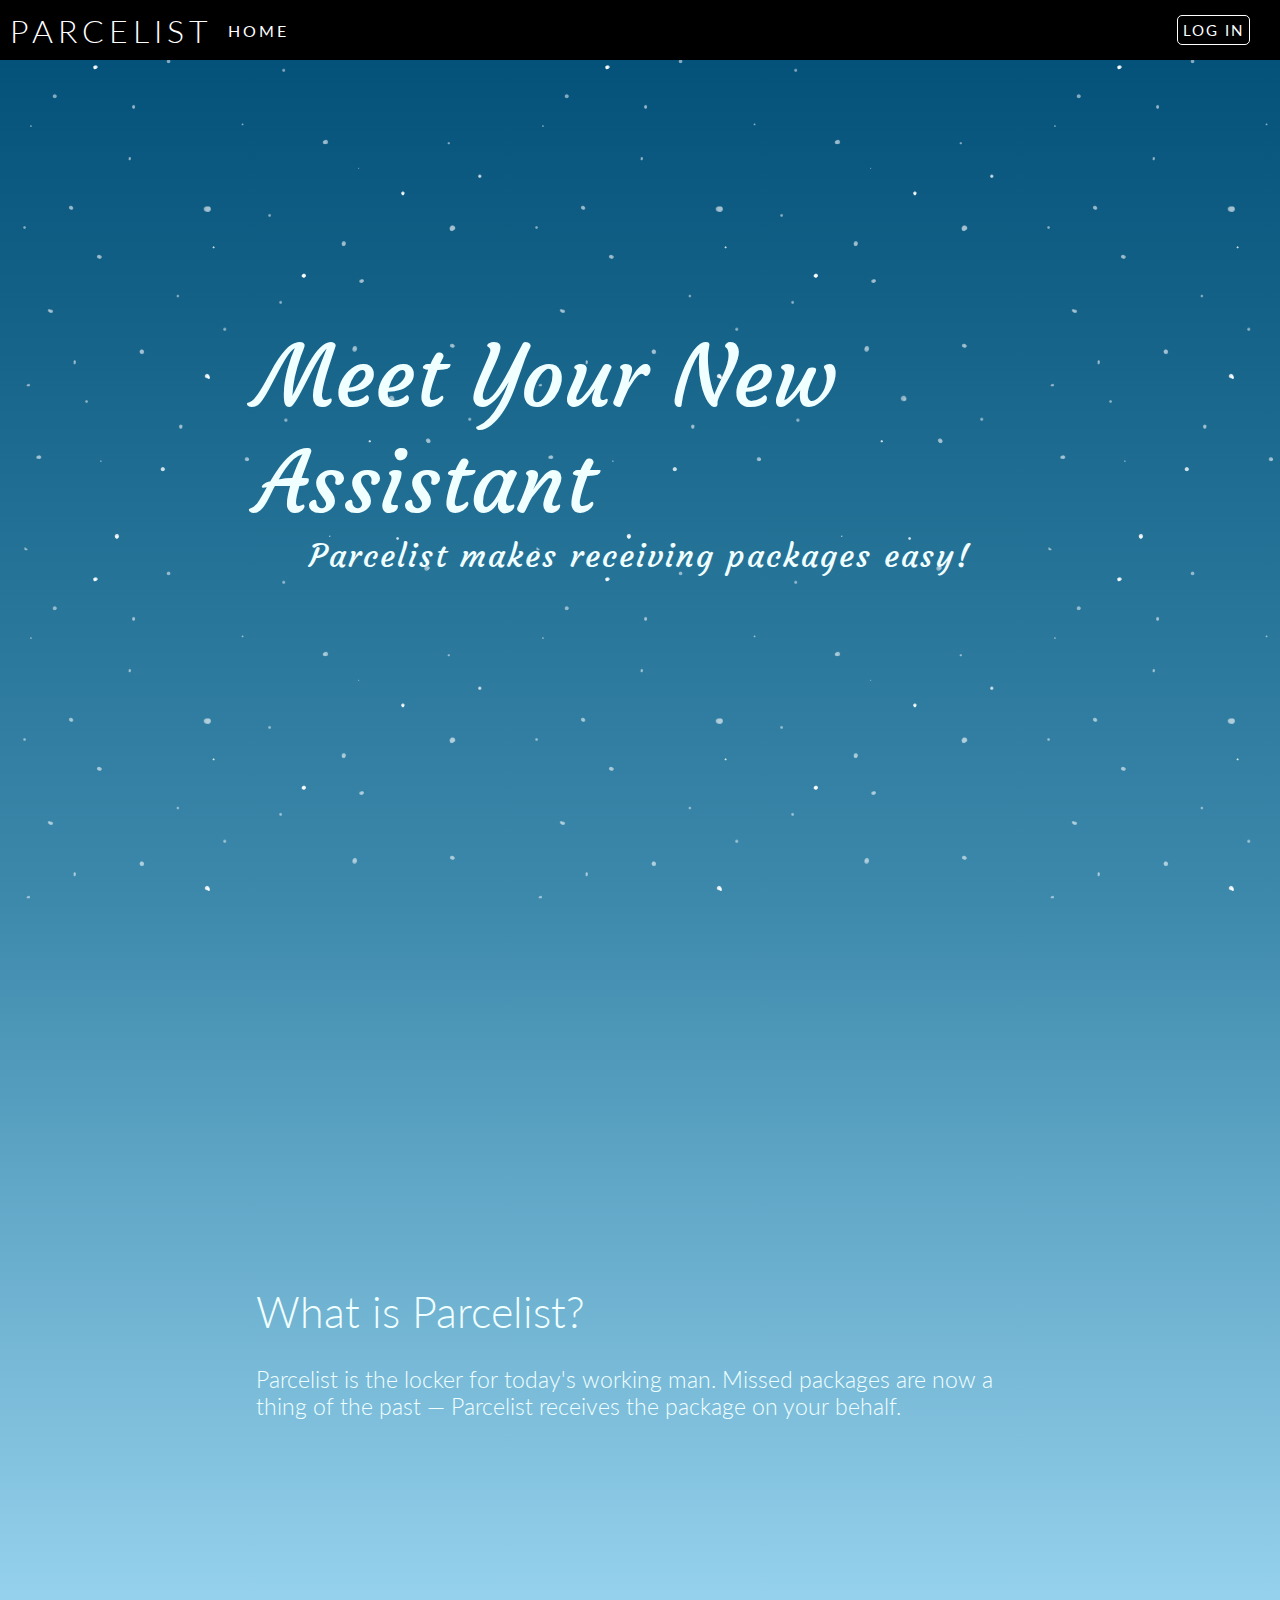
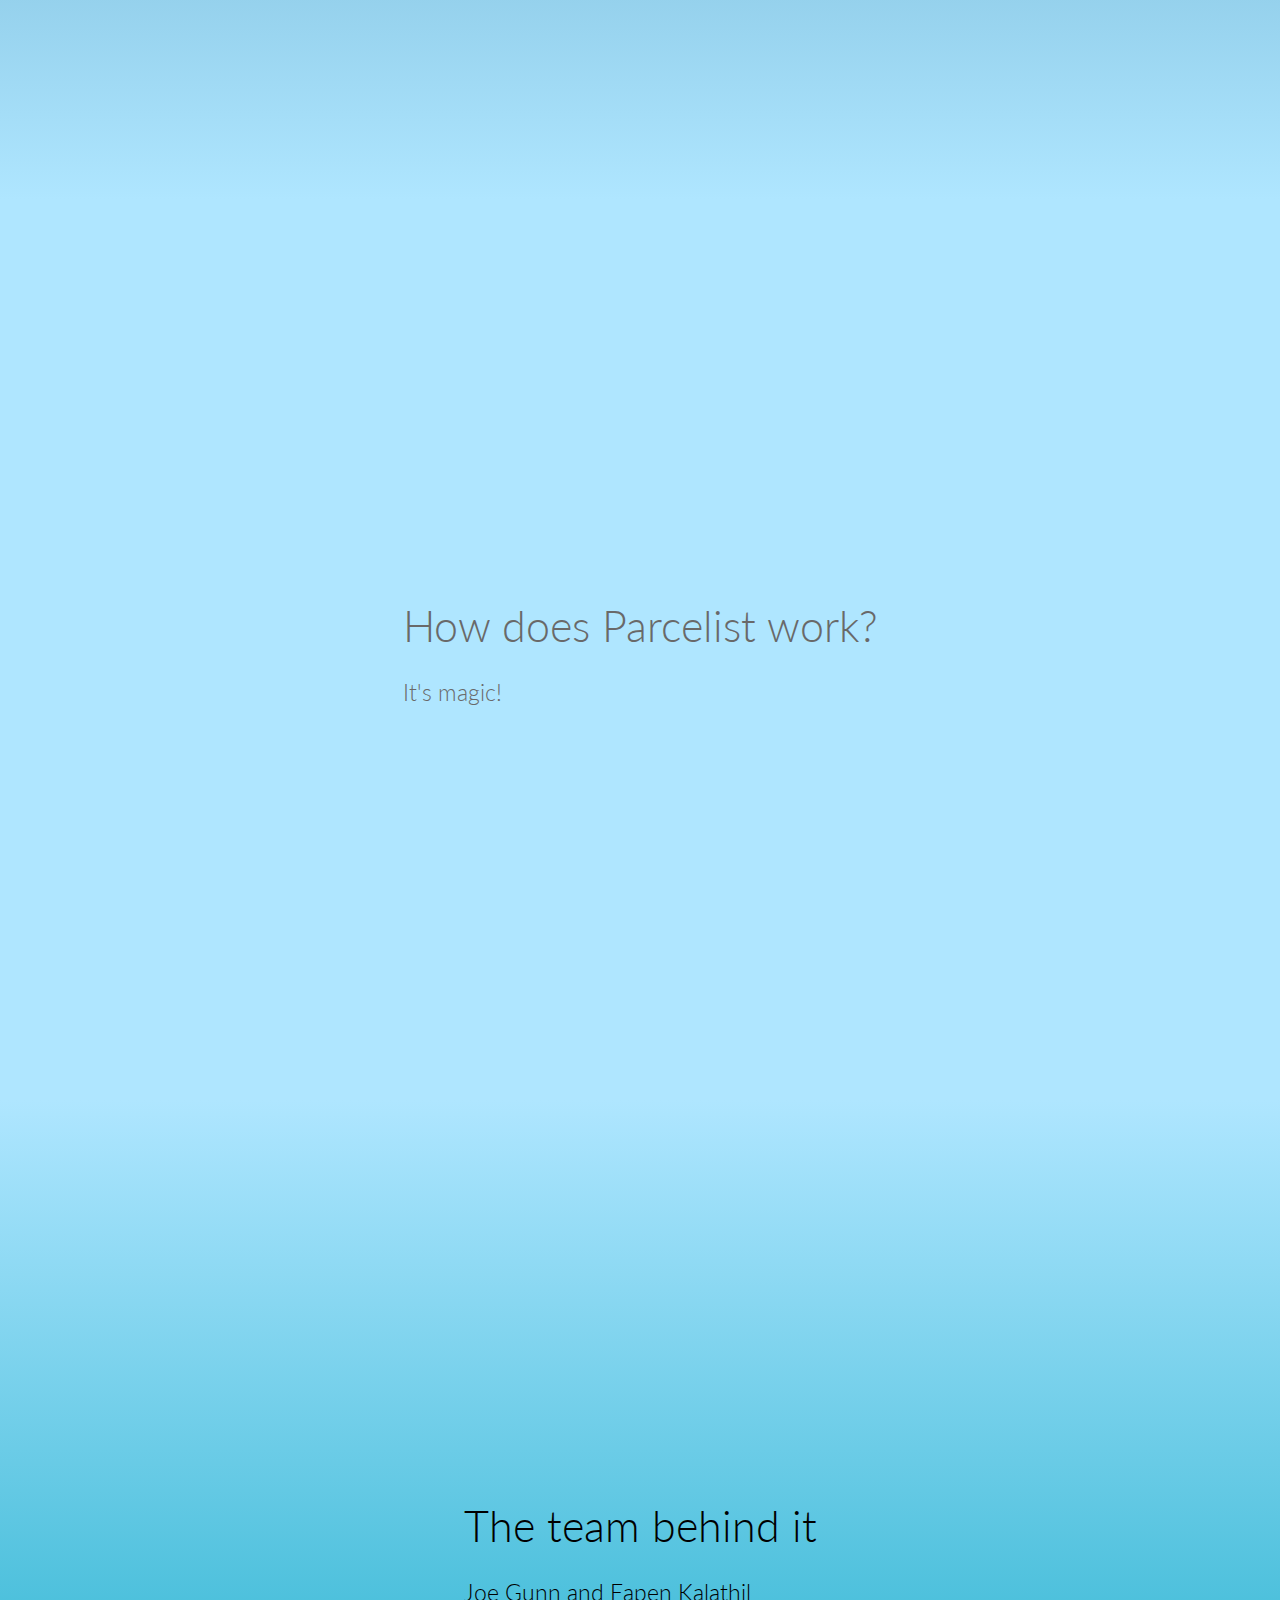
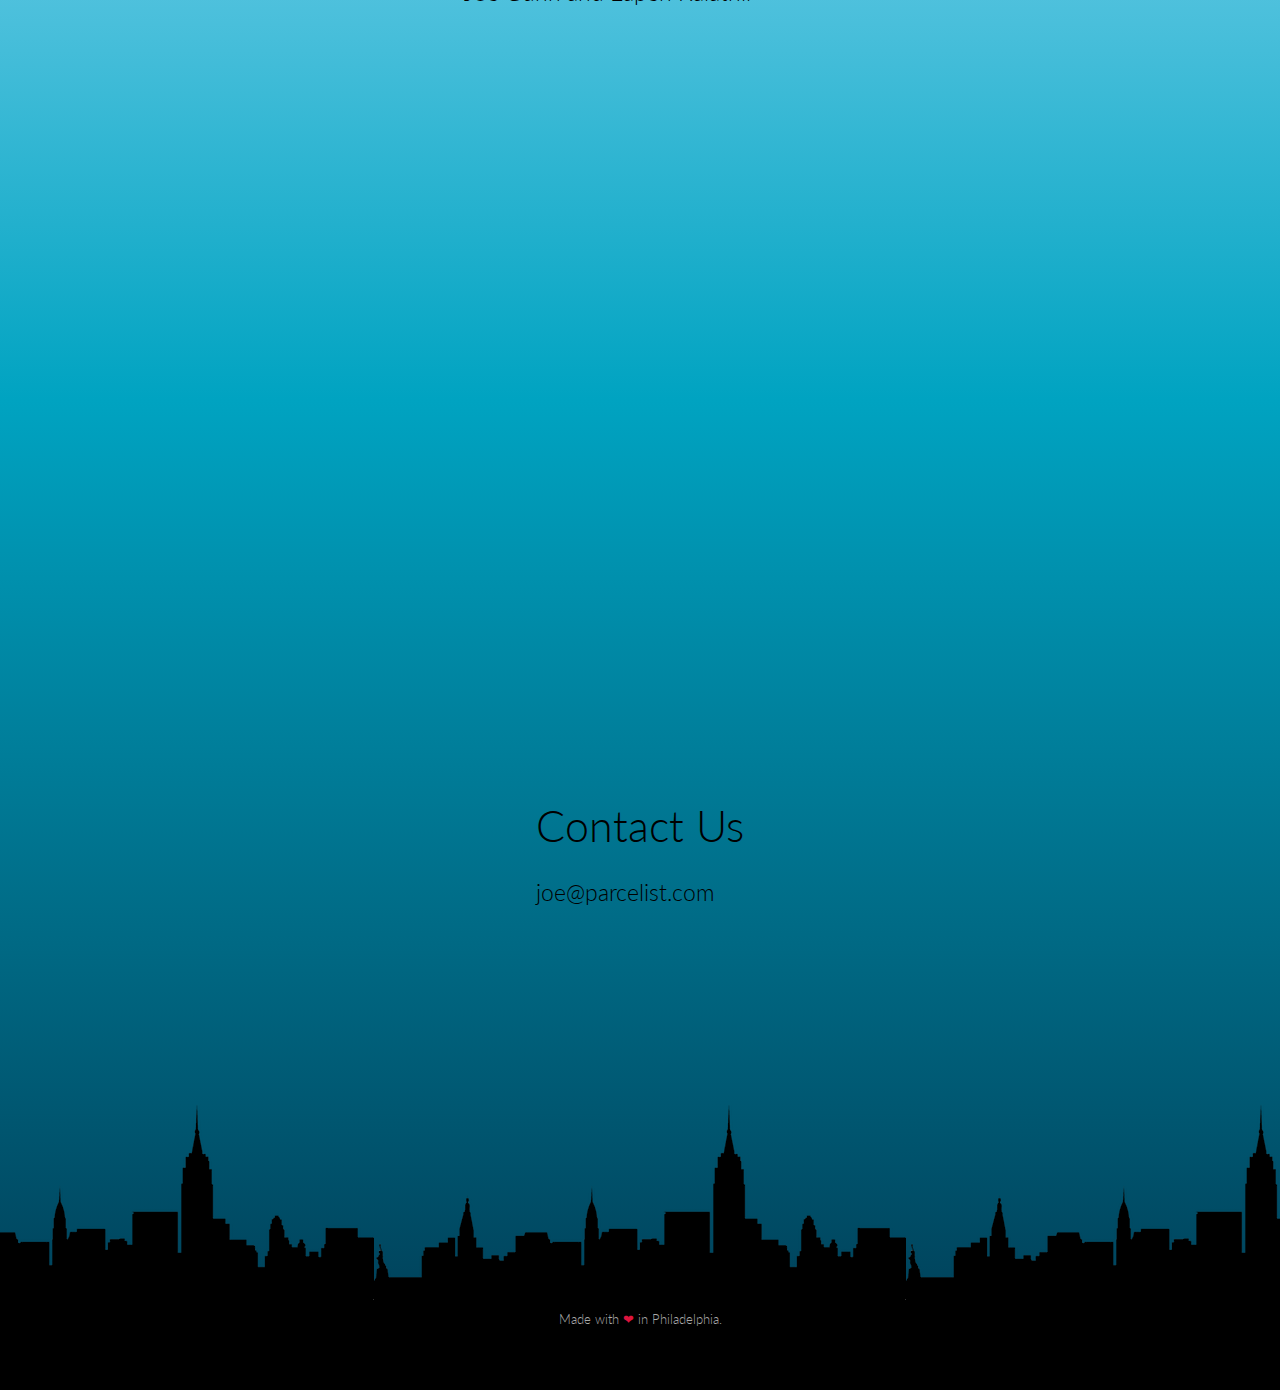
==== index.html @ 79c64398 "Initial design" ====
<!DOCTYPE html>
<html>
    <head>
        <title>Parcelist | Your package assistant</title>
        <link rel="stylesheet" type="text/css" href="main.css">
        <link rel="stylesheet" type="text/css" href="landing.css">
        <link href="https://fonts.googleapis.com/css?family=Lato:300,400,400i,700" rel="stylesheet">
        <link href="https://fonts.googleapis.com/css?family=Courgette" rel="stylesheet">
    </head>
    <body>
        <nav class="fixed-top-nav">
            <div class="nav-links">
                <h1>Parcelist</h1>
                <a href="#">HOME</a>
            </div>
            <div class="user-links">
                <div class="button" id="login">
                    Log In
                </div>
            </div>
        </nav>
        <article>
            <section id="intro-section">
                <div class="content">
                    <h1 class="banner">Meet Your New Assistant</h1>
                    <h2 class="banner">Parcelist makes receiving packages easy!</h2>
                </div>
            </section>
            <section id="about-parcelist-section">
                <div class="content">
                    <h1>What is Parcelist?</h1>
                    <p>Parcelist is the locker for today's working man. Missed packages are now a thing of the past — Parcelist receives the package on your behalf.</p>
                </div>
            </section>
            <section id="working-section">
                <div class="content">
                    <h1>How does Parcelist work?</h1>
                    <p>It's magic!</p>
                </div>
            </section>
            <section id="about-section">
                <div class="content">
                    <h1>The team behind it</h1>
                    <p>Joe Gunn and Eapen Kalathil</p>
                </div>
            </section>
            <section id="contact-section">
                <div class="content">
                    <h1>Contact Us</h1>
                    <p>joe@parcelist.com</p>
                </div>
            </section>
        </article>
        <footer>
            <div class="footer-content"></div>
            <div class="footer-content">
                <h2>Made with <span class="heart">&#10084;</span> in Philadelphia.</h2>
            </div>
            <div class="footer-content"></div>
        </footer>
    </body>
</html>
---- main.css ----
body{
    font-family: 'Lato', sans-serif;
    margin: 0;
}

.fixed-top-nav {
    position: fixed;
    top: 0;
    left: 0;
    width: 100vw;
    height: 60px;
    background-color: black;
    z-index: 9999;
    display: flex;
    align-content: flex-start;
    align-items: center;
    justify-content: space-between;
    /padding: 0px 10px 0px 10px;
}

.fixed-top-nav .nav-links{
    display: flex;
    align-items: center;
    order: 1;
    flex-grow: 1
    flex-direction: row;
    padding: 0px 10px 0px 10px;
}

.fixed-top-nav .user-links{
    order: 2;
    display: flex;
    flex-direction: row-reverse;
    padding: 0px 30px 0px 0px;
}
.nav-links a{
    margin: 0px 15px 0px 15px;
    text-transform: uppercase;
    font-weight: 400;
    text-decoration: none;
    color: white;
    letter-spacing: 3px;
}

.nav-links h1{
    letter-spacing: 5px;
    color: white;
    font-weight: 300;
    text-transform: uppercase;
}

.button{
    border: 1px solid white;
    padding: 5px;
    border-radius: 5px;
    color: white;
    text-transform: uppercase;
    letter-spacing: 2px;
    font-size: 15px
}

.button:hover{
    color: black;
    background-color: white;
}

section{
    min-height: 100vh;
    margin: 0;
    display: flex;
    justify-content: center;
    align-items: center;
}

section .content{
    max-width: 60vw;
}

section .content{
    font-size: 17pt;
    font-weight: 300;
}

footer{
    height: 10vh;
    background-color: black;
    color: darkgrey;
    margin: 0;
    display: flex;
    flex-flow: row;
    justify-content: space-between;
    align-items: stretch;
    align-content: flex-start;
}
span.heart{
    color: crimson;
}
footer h2{
    font-size: 10pt;
}
@media only screen and (max-width: 500px) {
    
}
---- landing.css ----
section .content h1,h2{
    font-weight: 300;
}

section .content h1{
    font-size: 32pt;
}

#intro-section{
    background: #004d76;
    background-image: url(stars.png), linear-gradient(#004d76,#3c89ac);
}

#about-parcelist-section{
    background-color: #3c89ac;
    background-image: linear-gradient(#3c89ac,#afe6ff);
    color: azure;
}

#working-section{
    background-color: #afe6ff;
    color: dimgray;
}

#about-section{
    background-color: #00a3c1;
    background-image: linear-gradient(#afe6ff,#00a3c1);
}

#contact-section{
    background-color: #00435c;   
    background-image: url('phila-skyline.png'),linear-gradient(#00a3c1,#00435c);
    background-repeat: repeat-x;
    background-position: bottom;
}

#intro-section h1{
    font-family: 'Courgette', cursive;
    font-size: 64pt;
    font-weight: 300;
    color: azure;
    margin: 0;
}

#intro-section h2{
    text-align: center;
    font-family: 'Courgette', cursive;
    font-size: 24pt;
    letter-spacing: 2px;
    color: azure;
    margin: 0;
}
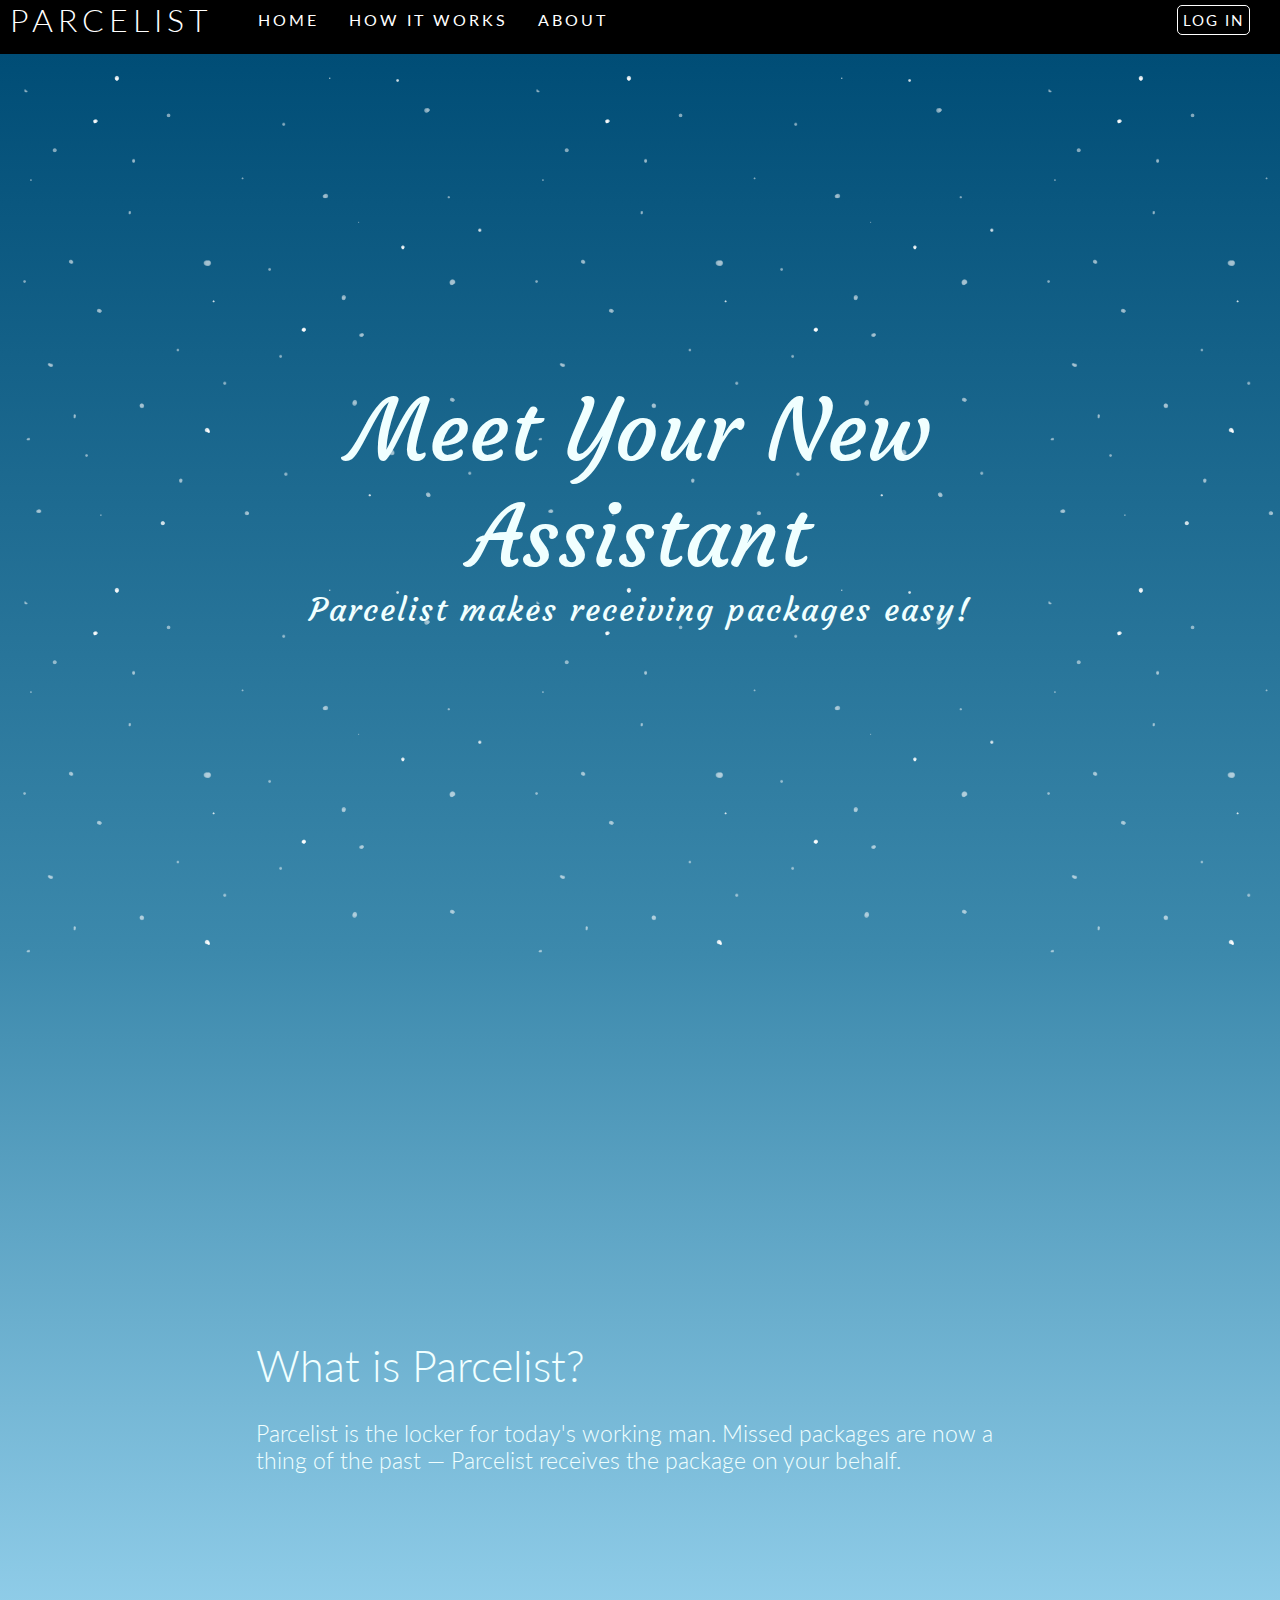
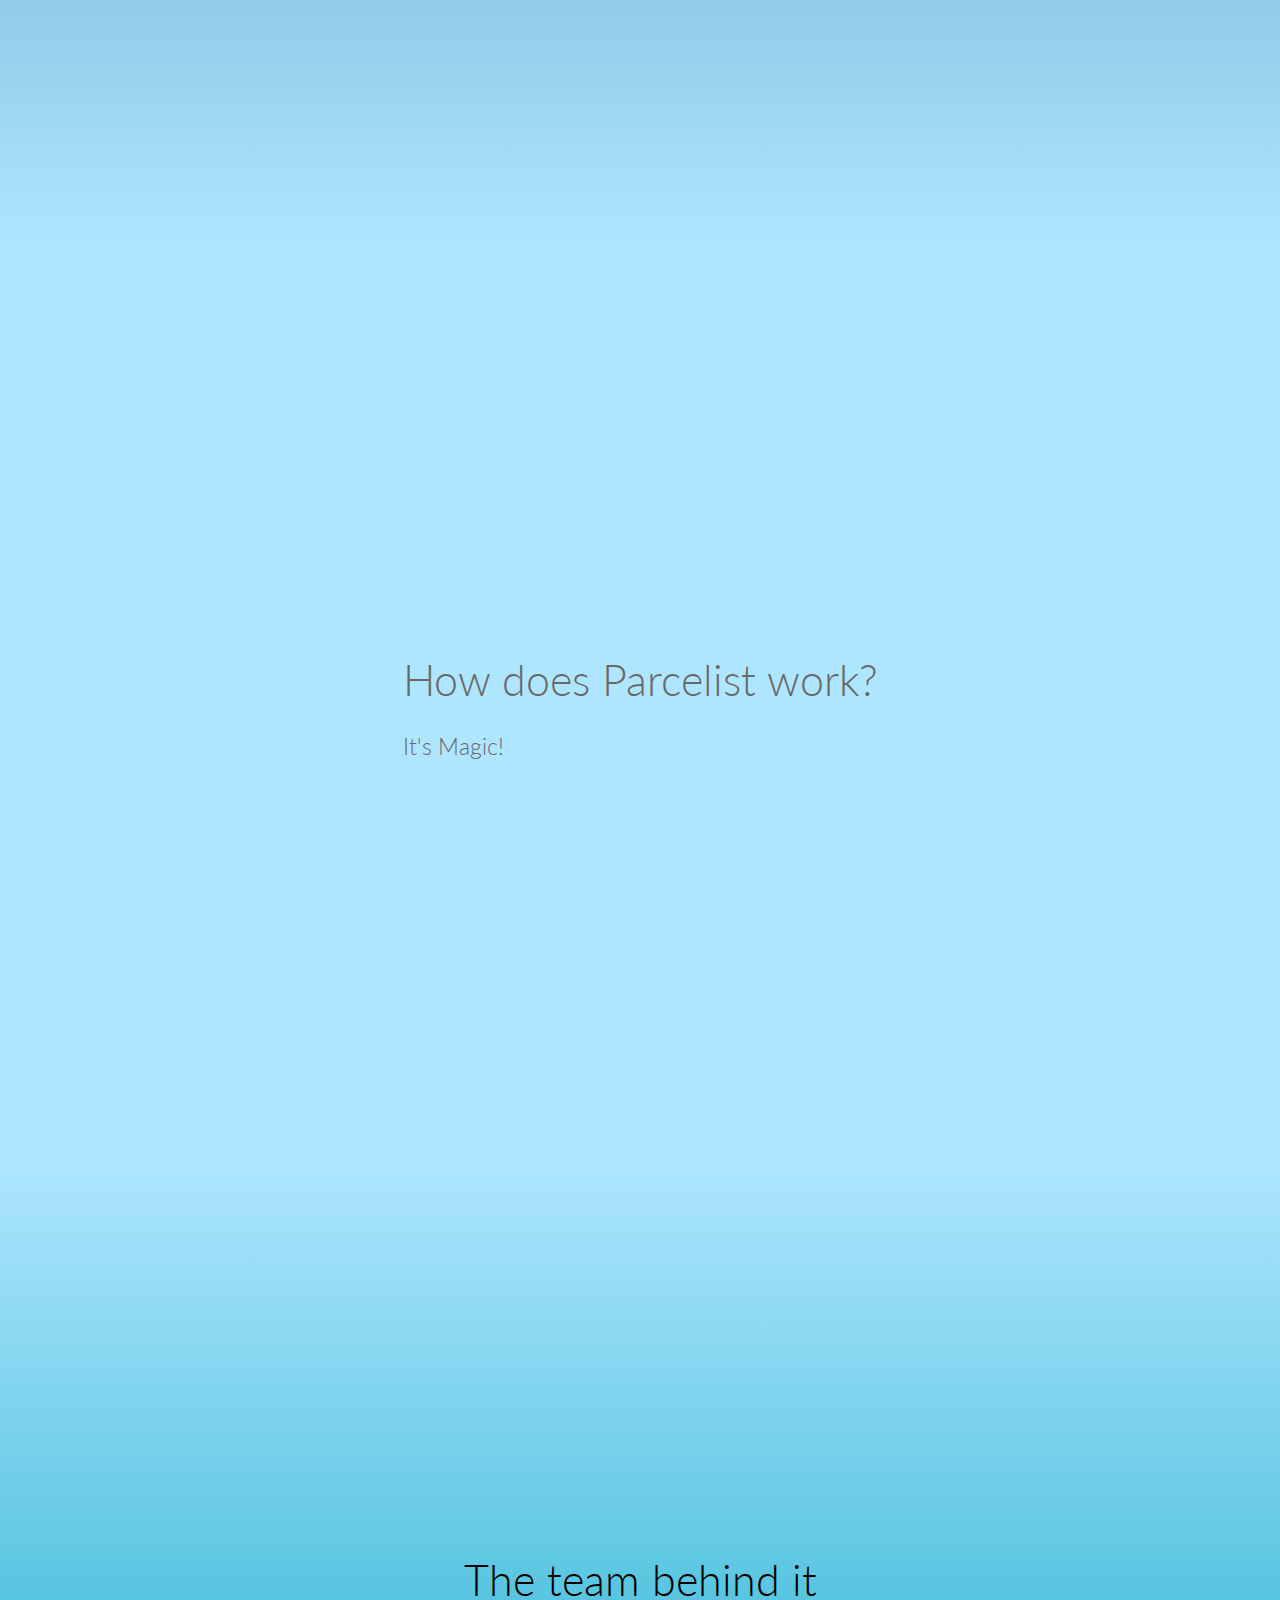
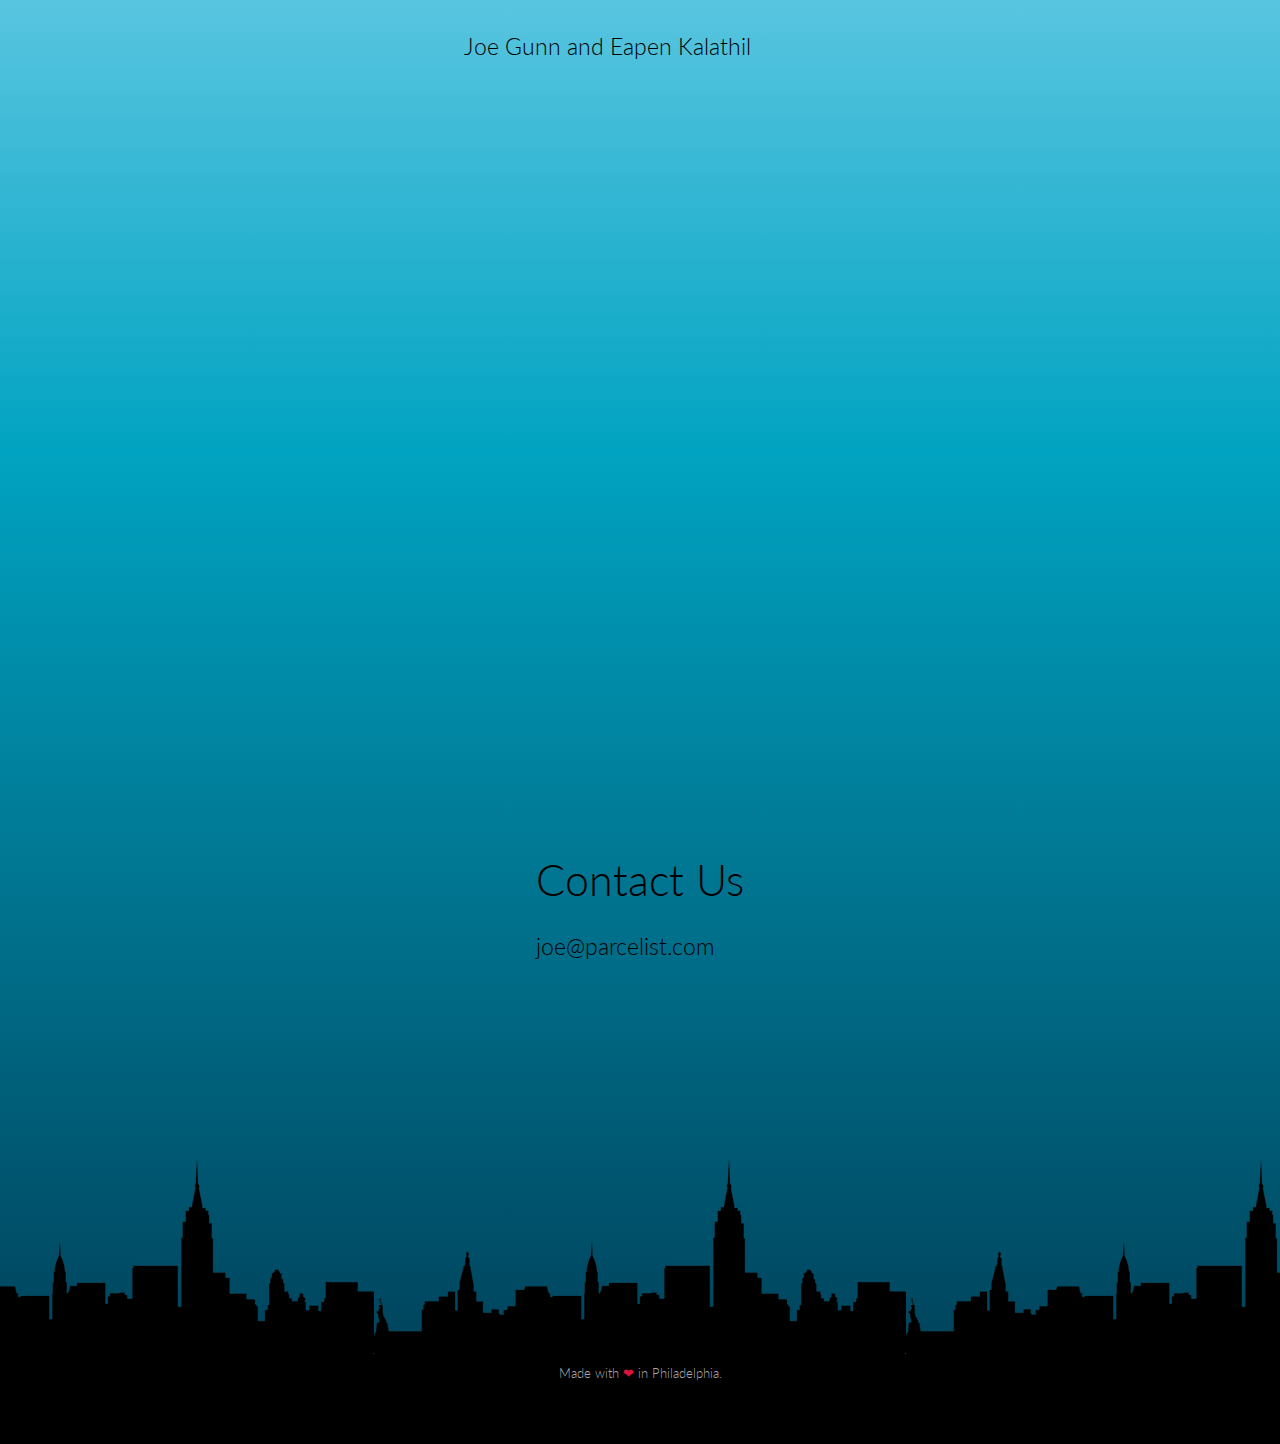
==== commit cb9ff971: "Added Login validation" ====
--- a/index.html
+++ b/index.html
@@ -11,12 +11,16 @@
         <nav class="fixed-top-nav">
             <div class="nav-links">
                 <h1>Parcelist</h1>
-                <a href="#">HOME</a>
+                <a href="#">Home</a>
+                <a href="#working-section">How it works</a>
+                <a href="#about-section">About</a>
             </div>
             <div class="user-links">
-                <div class="button" id="login">
-                    Log In
-                </div>
+                <a href="/login.html">
+                    <div class="button" id="login">
+                        Log In
+                    </div>
+                </a>
             </div>
         </nav>
         <article>
@@ -35,7 +39,7 @@
             <section id="working-section">
                 <div class="content">
                     <h1>How does Parcelist work?</h1>
-                    <p>It's magic!</p>
+                    <p>It's Magic!</p>
                 </div>
             </section>
             <section id="about-section">
--- a/main.css
+++ b/main.css
@@ -8,14 +8,18 @@
     top: 0;
     left: 0;
     width: 100vw;
-    height: 60px;
+    min-height: 6vh;
     background-color: black;
     z-index: 9999;
     display: flex;
     align-content: flex-start;
     align-items: center;
     justify-content: space-between;
-    /padding: 0px 10px 0px 10px;
+    flex-wrap: wrap;
+}
+
+.fixed-top-nav a{
+    text-decoration: none;
 }
 
 .fixed-top-nav .nav-links{
@@ -25,6 +29,7 @@
     flex-grow: 1
     flex-direction: row;
     padding: 0px 10px 0px 10px;
+    flex-wrap: wrap;
 }
 
 .fixed-top-nav .user-links{
@@ -33,13 +38,17 @@
     flex-direction: row-reverse;
     padding: 0px 30px 0px 0px;
 }
+
 .nav-links a{
     margin: 0px 15px 0px 15px;
     text-transform: uppercase;
     font-weight: 400;
-    text-decoration: none;
     color: white;
     letter-spacing: 3px;
+}
+
+.nav-links a:hover{
+    color: darkgray;
 }
 
 .nav-links h1{
@@ -47,16 +56,21 @@
     color: white;
     font-weight: 300;
     text-transform: uppercase;
+    margin: 0px 30px 0px 0px;
 }
 
-.button{
+article{
+    padding-top: 6vh;  
+}
+
+.user-links .button{
     border: 1px solid white;
     padding: 5px;
     border-radius: 5px;
     color: white;
     text-transform: uppercase;
     letter-spacing: 2px;
-    font-size: 15px
+    font-size: 15px;
 }
 
 .button:hover{
@@ -95,9 +109,11 @@
 span.heart{
     color: crimson;
 }
+
 footer h2{
     font-size: 10pt;
 }
+
 @media only screen and (max-width: 500px) {
     
 }
--- a/landing.css
+++ b/landing.css
@@ -40,6 +40,7 @@
     font-weight: 300;
     color: azure;
     margin: 0;
+    text-align: center;
 }
 
 #intro-section h2{
@@ -49,6 +50,7 @@
     letter-spacing: 2px;
     color: azure;
     margin: 0;
+    text-align: center;
 }
 
 
